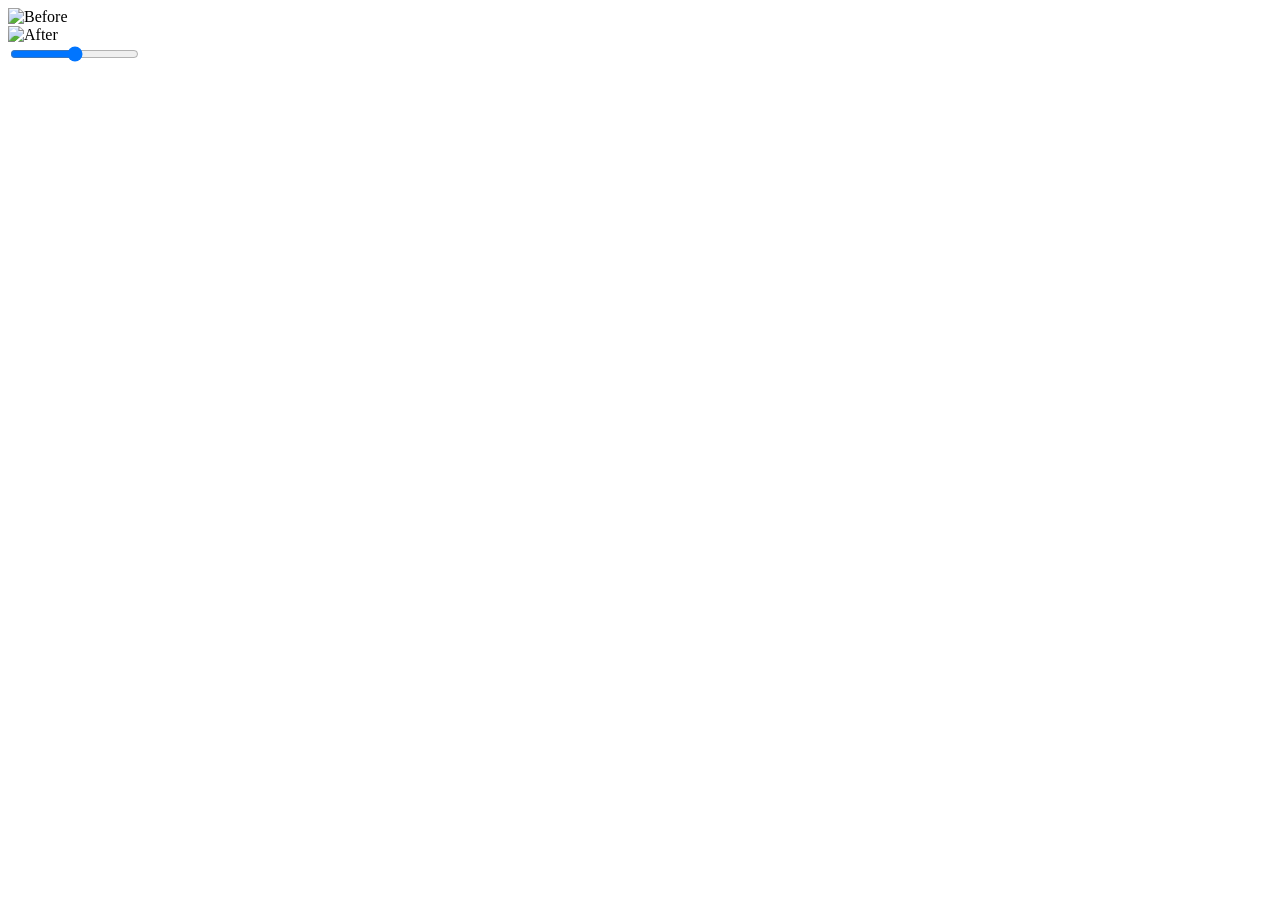
==== index.html @ 66e25480 "index.html" ====
<!DOCTYPE html>
<html lang="ja">
<head>
  <meta charset="UTF-8">
  <meta name="viewport" content="width=device-width, initial-scale=1.0">
  <title>VFX Image Comparison Slider</title>
  <link rel="stylesheet" href="style.css">
</head>
<body>

  <div class="slider-container">
    <img src="S05_colorImage_Before.png" alt="Before" class="image-before">

    <div class="image-after-wrap">
      <img src="S05_colorImage_03.png" alt="After" class="image-after">
    </div>

    <input type="range" min="0" max="100" value="50" class="slider" id="comparison-slider">
    
    <div class="slider-button" id="slider-button"></div>
  </div>

  <script src="script.js"></script>
</body>
</html>
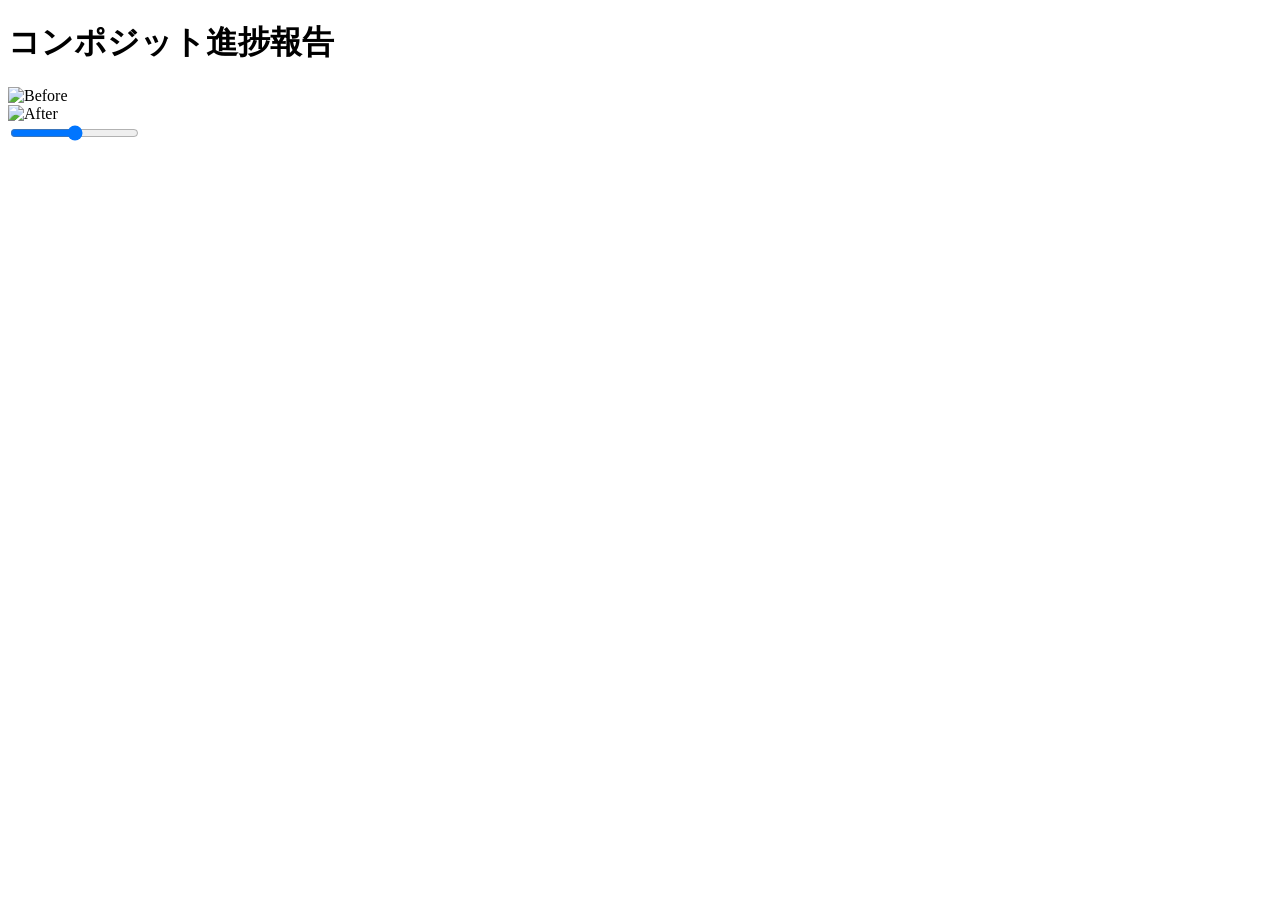
==== commit 006d8372: "Create index.html" ====
--- a/index.html
+++ b/index.html
@@ -3,21 +3,20 @@
 <head>
   <meta charset="UTF-8">
   <meta name="viewport" content="width=device-width, initial-scale=1.0">
-  <title>VFX Image Comparison Slider</title>
+  <title>コンポジット進捗報告</title>
   <link rel="stylesheet" href="style.css">
 </head>
 <body>
 
-  <div class="slider-container">
+  <h1>コンポジット進捗報告</h1>
+
+  <div class="slider-container" id="group1">
     <img src="S05_colorImage_Before.png" alt="Before" class="image-before">
-
     <div class="image-after-wrap">
       <img src="S05_colorImage_03.png" alt="After" class="image-after">
     </div>
-
-    <input type="range" min="0" max="100" value="50" class="slider" id="comparison-slider">
-    
-    <div class="slider-button" id="slider-button"></div>
+    <input type="range" min="0" max="100" value="50" class="slider">
+    <div class="slider-button"></div>
   </div>
 
   <script src="script.js"></script>
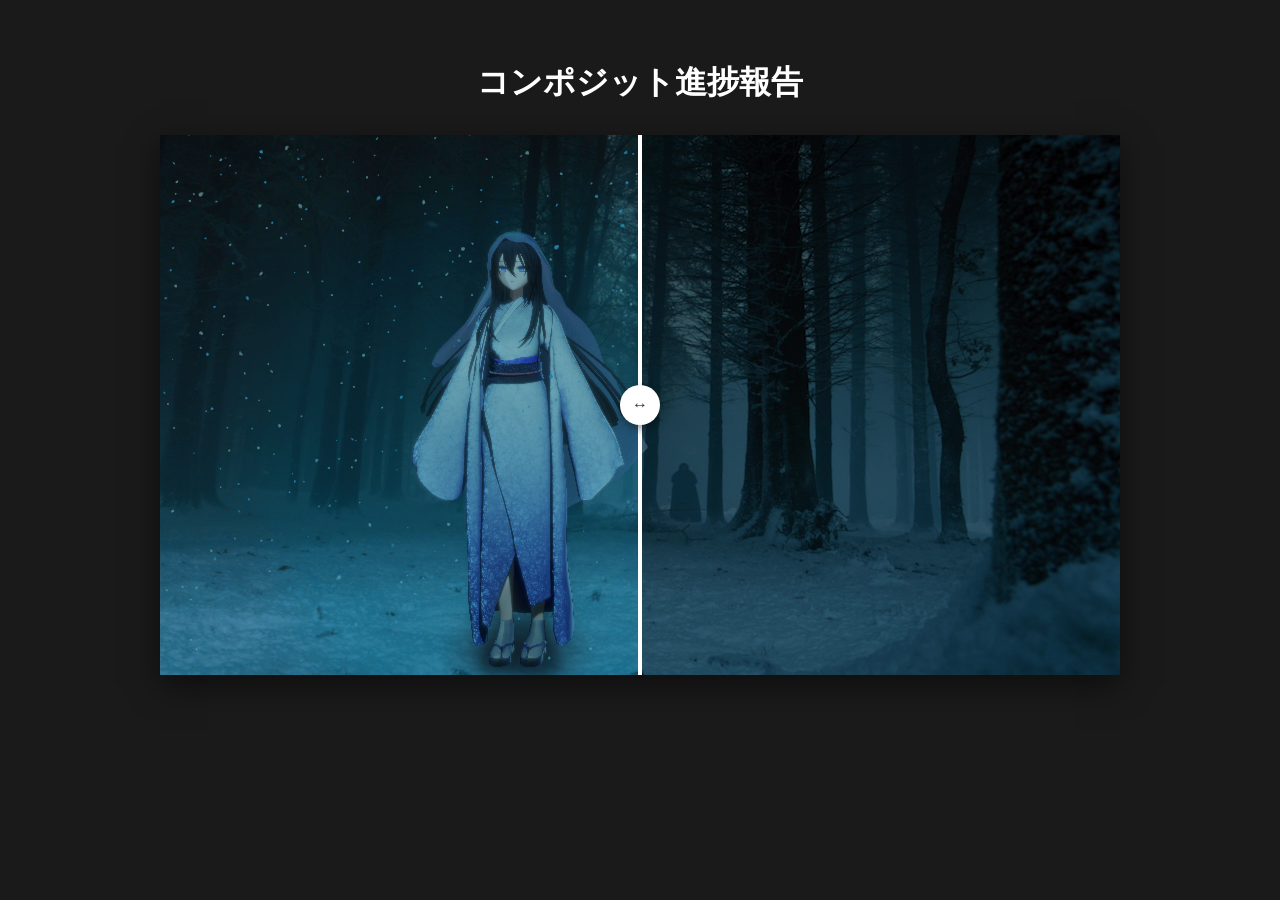
==== commit 1aa72772: "Update index.html" ====
--- a/index.html
+++ b/index.html
@@ -12,10 +12,26 @@
 
   <div class="slider-container" id="group1">
     <img src="S05_colorImage_Before.png" alt="Before" class="image-before">
+
     <div class="image-after-wrap">
       <img src="S05_colorImage_03.png" alt="After" class="image-after">
     </div>
+
     <input type="range" min="0" max="100" value="50" class="slider">
+    
+    <div class="slider-button"></div>
+  </div>
+
+
+  <div class="slider-container" id="group2">
+    <img src="S05_カラーイメージ_Before_face.png" alt="Before Face" class="image-before">
+
+    <div class="image-after-wrap">
+      <img src="S05_カラーイメージ03_face02.png" alt="After Face" class="image-after">
+    </div>
+
+    <input type="range" min="0" max="100" value="50" class="slider">
+    
     <div class="slider-button"></div>
   </div>
 
--- a/style.css
+++ b/style.css
@@ -0,0 +1,96 @@
+body {
+  display: flex;
+  flex-direction: column;
+  align-items: center;
+  min-height: 100vh;
+  margin: 0;
+  padding: 40px 20px;
+  background-color: #1a1a1a;
+  box-sizing: border-box;
+  font-family: "MS PGothic", "MS Pゴシック", sans-serif; 
+}
+
+h1 {
+  color: #ffffff;
+  margin-bottom: 30px;
+}
+
+.slider-container {
+  position: relative;
+  width: 100%;
+  overflow: hidden;
+  user-select: none;
+  box-shadow: 0 10px 30px rgba(0,0,0,0.5);
+  margin-bottom: 50px;
+}
+
+#group1 {
+  max-width: 960px;
+  aspect-ratio: 16 / 9;
+}
+#group1 .image-after-wrap .image-after {
+  width: 960px;
+  max-width: none;
+}
+
+.slider-container img {
+  position: absolute;
+  top: 0;
+  left: 0;
+  width: 100%;
+  height: 100%;
+  object-fit: cover;
+  display: block;
+}
+
+.image-after-wrap {
+  position: absolute;
+  top: 0;
+  left: 0;
+  width: 50%;
+  height: 100%;
+  overflow: hidden;
+  z-index: 2;
+}
+
+.slider {
+  position: absolute;
+  -webkit-appearance: none;
+  appearance: none;
+  width: 100%;
+  height: 100%;
+  background: transparent;
+  opacity: 0;
+  cursor: ew-resize;
+  z-index: 4;
+  margin: 0;
+}
+
+.slider-button {
+  position: absolute;
+  top: 0;
+  left: 50%;
+  transform: translateX(-50%);
+  width: 4px;
+  height: 100%;
+  background: #ffffff;
+  z-index: 3;
+  pointer-events: none;
+}
+
+.slider-button::after {
+  content: '↔';
+  color: #333;
+  font-weight: bold;
+  text-align: center;
+  line-height: 40px;
+  position: absolute;
+  top: 50%;
+  left: 50%;
+  transform: translate(-50%, -50%);
+  width: 40px;
+  height: 40px;
+  background: #ffffff;
+  border-radius: 50%;
+  box-shadow: 0 4px 10px rgba(0,0,0,0.4);
+}
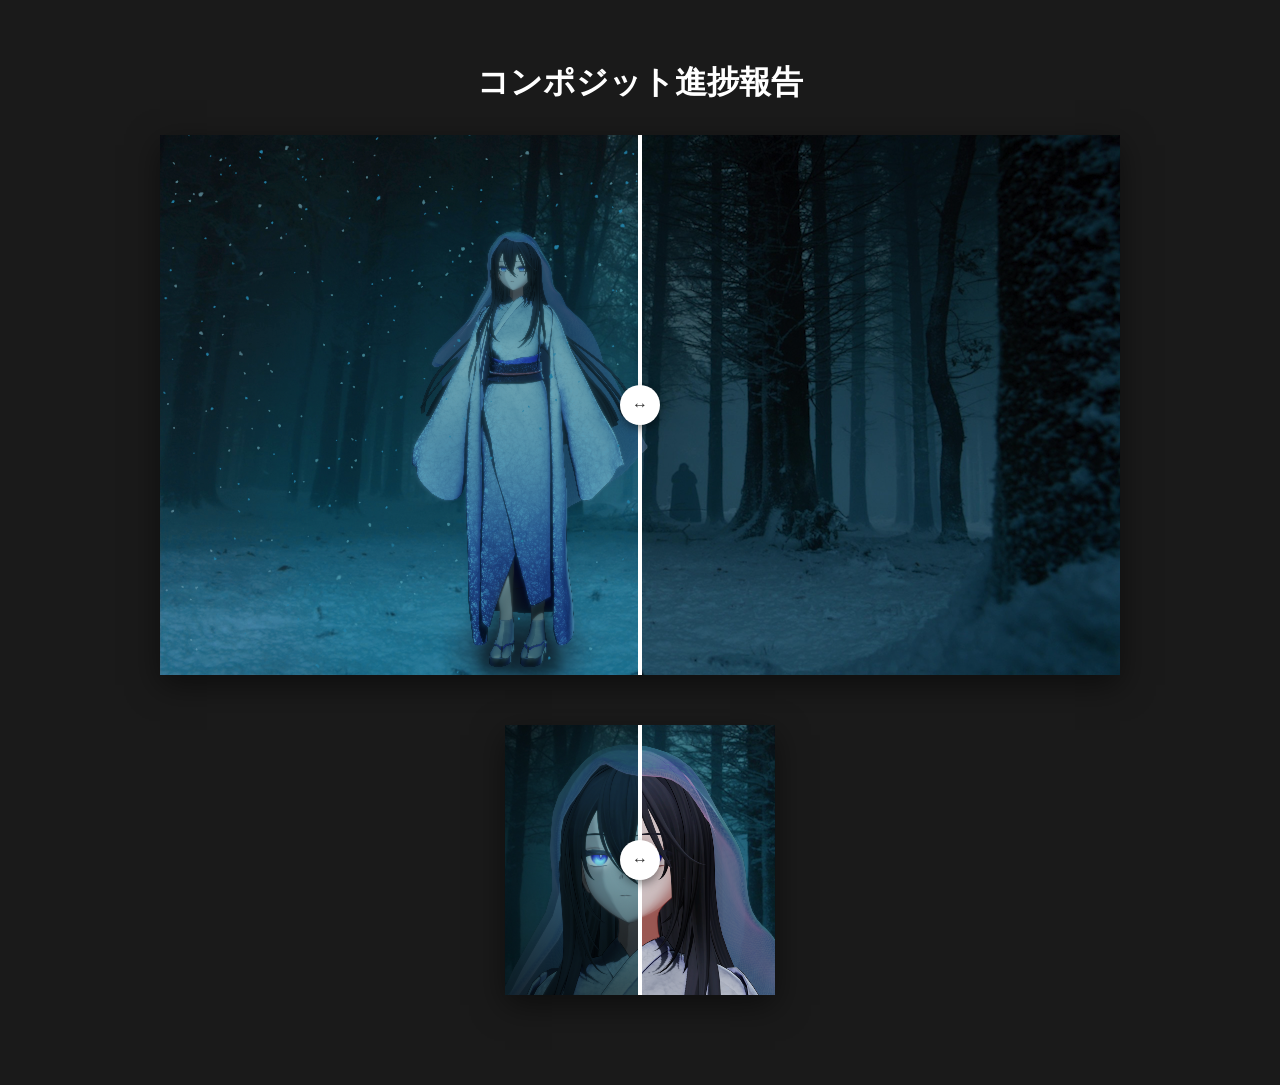
==== commit 2c86399c: "Update index.html" ====
--- a/index.html
+++ b/index.html
@@ -5,6 +5,7 @@
   <meta name="viewport" content="width=device-width, initial-scale=1.0">
   <title>コンポジット進捗報告</title>
   <link rel="stylesheet" href="style.css">
+  <meta name="robots" content="noindex, nofollow">
 </head>
 <body>
 
--- a/style.css
+++ b/style.css
@@ -1,12 +1,13 @@
 body {
   display: flex;
-  flex-direction: column;
+  flex-direction: column; /* 縦並びにする設定 */
   align-items: center;
   min-height: 100vh;
   margin: 0;
   padding: 40px 20px;
-  background-color: #1a1a1a;
+  background-color: #1a1a1a; /* VFXサイト風のダーク背景 */
   box-sizing: border-box;
+  /* 全体のフォントをＭＳ Ｐゴシックに指定 */
   font-family: "MS PGothic", "MS Pゴシック", sans-serif; 
 }
 
@@ -15,24 +16,37 @@
   margin-bottom: 30px;
 }
 
+/* スライダー全体の共通設定 */
 .slider-container {
   position: relative;
   width: 100%;
   overflow: hidden;
   user-select: none;
   box-shadow: 0 10px 30px rgba(0,0,0,0.5);
-  margin-bottom: 50px;
+  margin-bottom: 50px; /* スライダー同士の縦の隙間 */
 }
 
+/* 🎬 グループ1専用の設定 (960x540 / 16:9) */
 #group1 {
   max-width: 960px;
   aspect-ratio: 16 / 9;
 }
 #group1 .image-after-wrap .image-after {
-  width: 960px;
+  width: 960px; /* After画像の潰れ防止 */
   max-width: none;
 }
 
+/* 🎬 グループ2専用の設定 (270x270 / 1:1) */
+#group2 {
+  max-width: 270px;
+  aspect-ratio: 1 / 1;
+}
+#group2 .image-after-wrap .image-after {
+  width: 270px; /* After画像の潰れ防止 */
+  max-width: none;
+}
+
+/* 画像とスライダーの位置関係の設定 */
 .slider-container img {
   position: absolute;
   top: 0;
@@ -47,12 +61,13 @@
   position: absolute;
   top: 0;
   left: 0;
-  width: 50%;
+  width: 50%; /* 初期表示は半分 */
   height: 100%;
   overflow: hidden;
   z-index: 2;
 }
 
+/* 本物のスライダー（透明にして上に被せる） */
 .slider {
   position: absolute;
   -webkit-appearance: none;
@@ -66,6 +81,7 @@
   margin: 0;
 }
 
+/* 見た目用の白い縦線 */
 .slider-button {
   position: absolute;
   top: 0;
@@ -78,6 +94,7 @@
   pointer-events: none;
 }
 
+/* 線の中央にある丸いつまみ */
 .slider-button::after {
   content: '↔';
   color: #333;
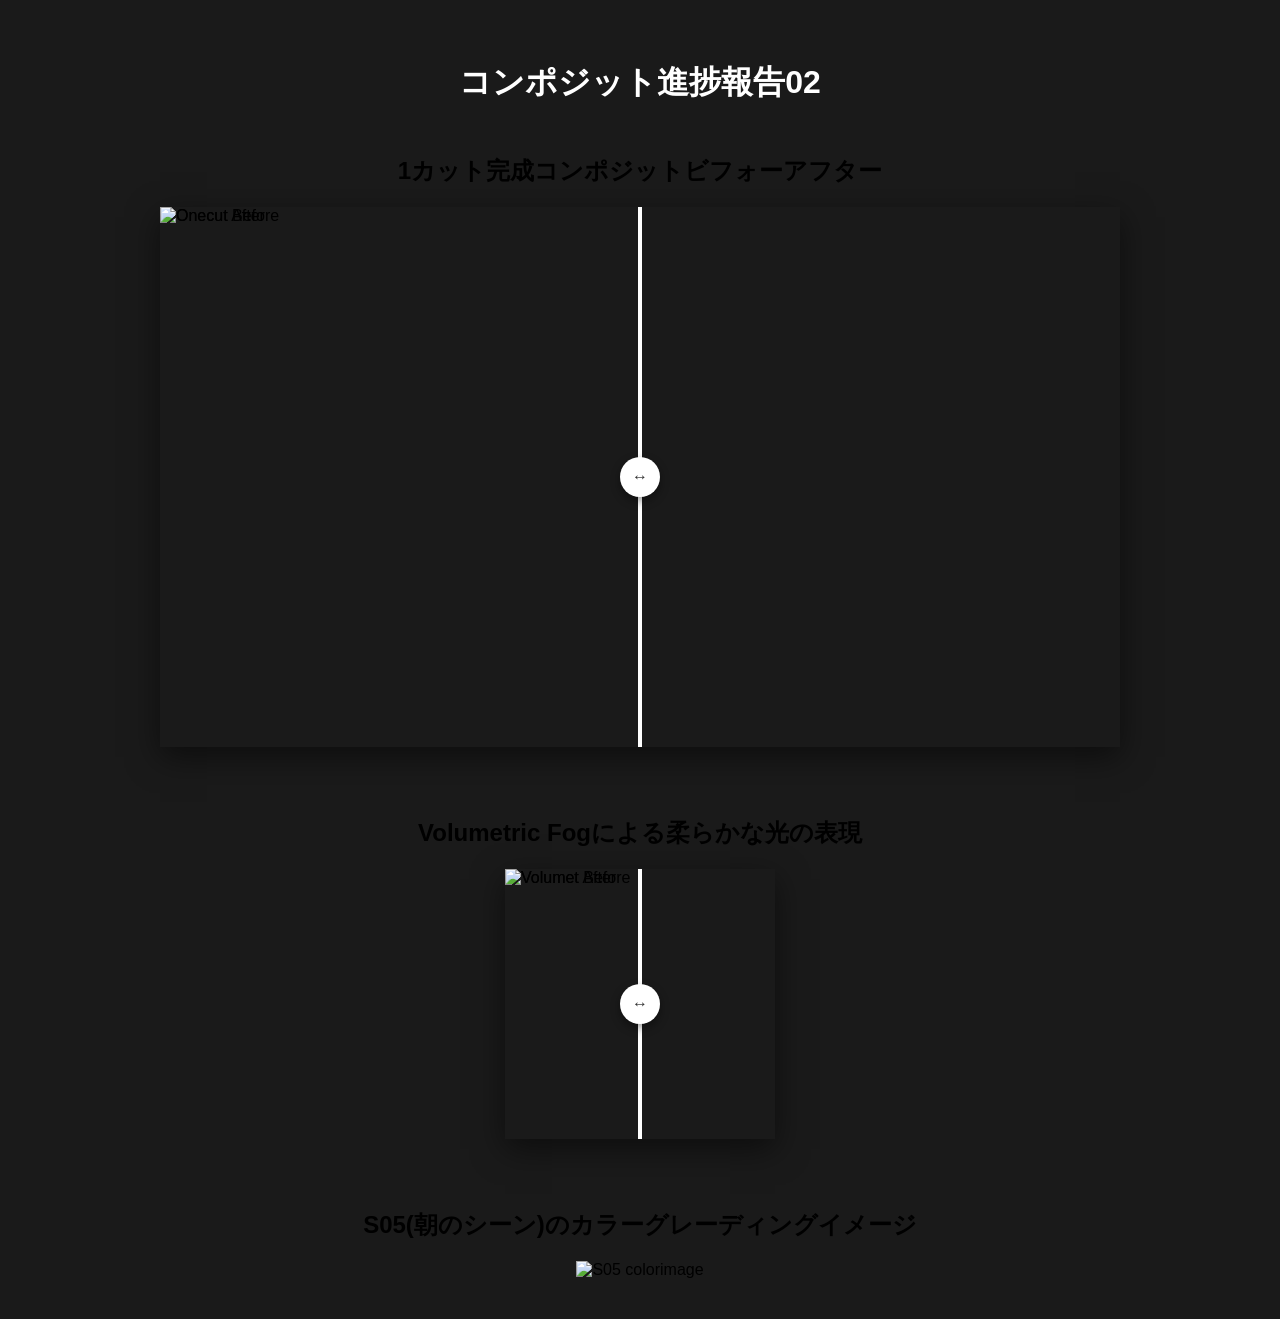
==== commit bc545c01: "Update index.html" ====
--- a/index.html
+++ b/index.html
@@ -1,21 +1,22 @@
 <!DOCTYPE html>
 <html lang="ja">
 <head>
+  <meta name="robots" content="noindex, nofollow">
   <meta charset="UTF-8">
   <meta name="viewport" content="width=device-width, initial-scale=1.0">
-  <title>コンポジット進捗報告</title>
+  <title>コンポジット進捗報告02</title>
   <link rel="stylesheet" href="style.css">
-  <meta name="robots" content="noindex, nofollow">
 </head>
 <body>
 
-  <h1>コンポジット進捗報告</h1>
+  <h1>コンポジット進捗報告02</h1>
 
+  <h2 class="section-title">1カット完成コンポジットビフォーアフター</h2>
   <div class="slider-container" id="group1">
-    <img src="S05_colorImage_Before.png" alt="Before" class="image-before">
+    <img src="Onecut_before.png" alt="Onecut Before" class="image-before">
 
     <div class="image-after-wrap">
-      <img src="S05_colorImage_03.png" alt="After" class="image-after">
+      <img src="Onecut_after.png" alt="Onecut After" class="image-after">
     </div>
 
     <input type="range" min="0" max="100" value="50" class="slider">
@@ -24,11 +25,12 @@
   </div>
 
 
+  <h2 class="section-title">Volumetric Fogによる柔らかな光の表現</h2>
   <div class="slider-container" id="group2">
-    <img src="S05_カラーイメージ_Before_face.png" alt="Before Face" class="image-before">
+    <img src="Volumet_before.png" alt="Volumet Before" class="image-before">
 
     <div class="image-after-wrap">
-      <img src="S05_カラーイメージ03_face02.png" alt="After Face" class="image-after">
+      <img src="Volumet_after.png" alt="Volumet After" class="image-after">
     </div>
 
     <input type="range" min="0" max="100" value="50" class="slider">
@@ -36,6 +38,12 @@
     <div class="slider-button"></div>
   </div>
 
+
+  <h2 class="section-title">S05(朝のシーン)のカラーグレーディングイメージ</h2>
+  <div class="single-image-container">
+    <img src="S05_colorimage.png" alt="S05 colorimage">
+  </div>
+
   <script src="script.js"></script>
 </body>
 </html>
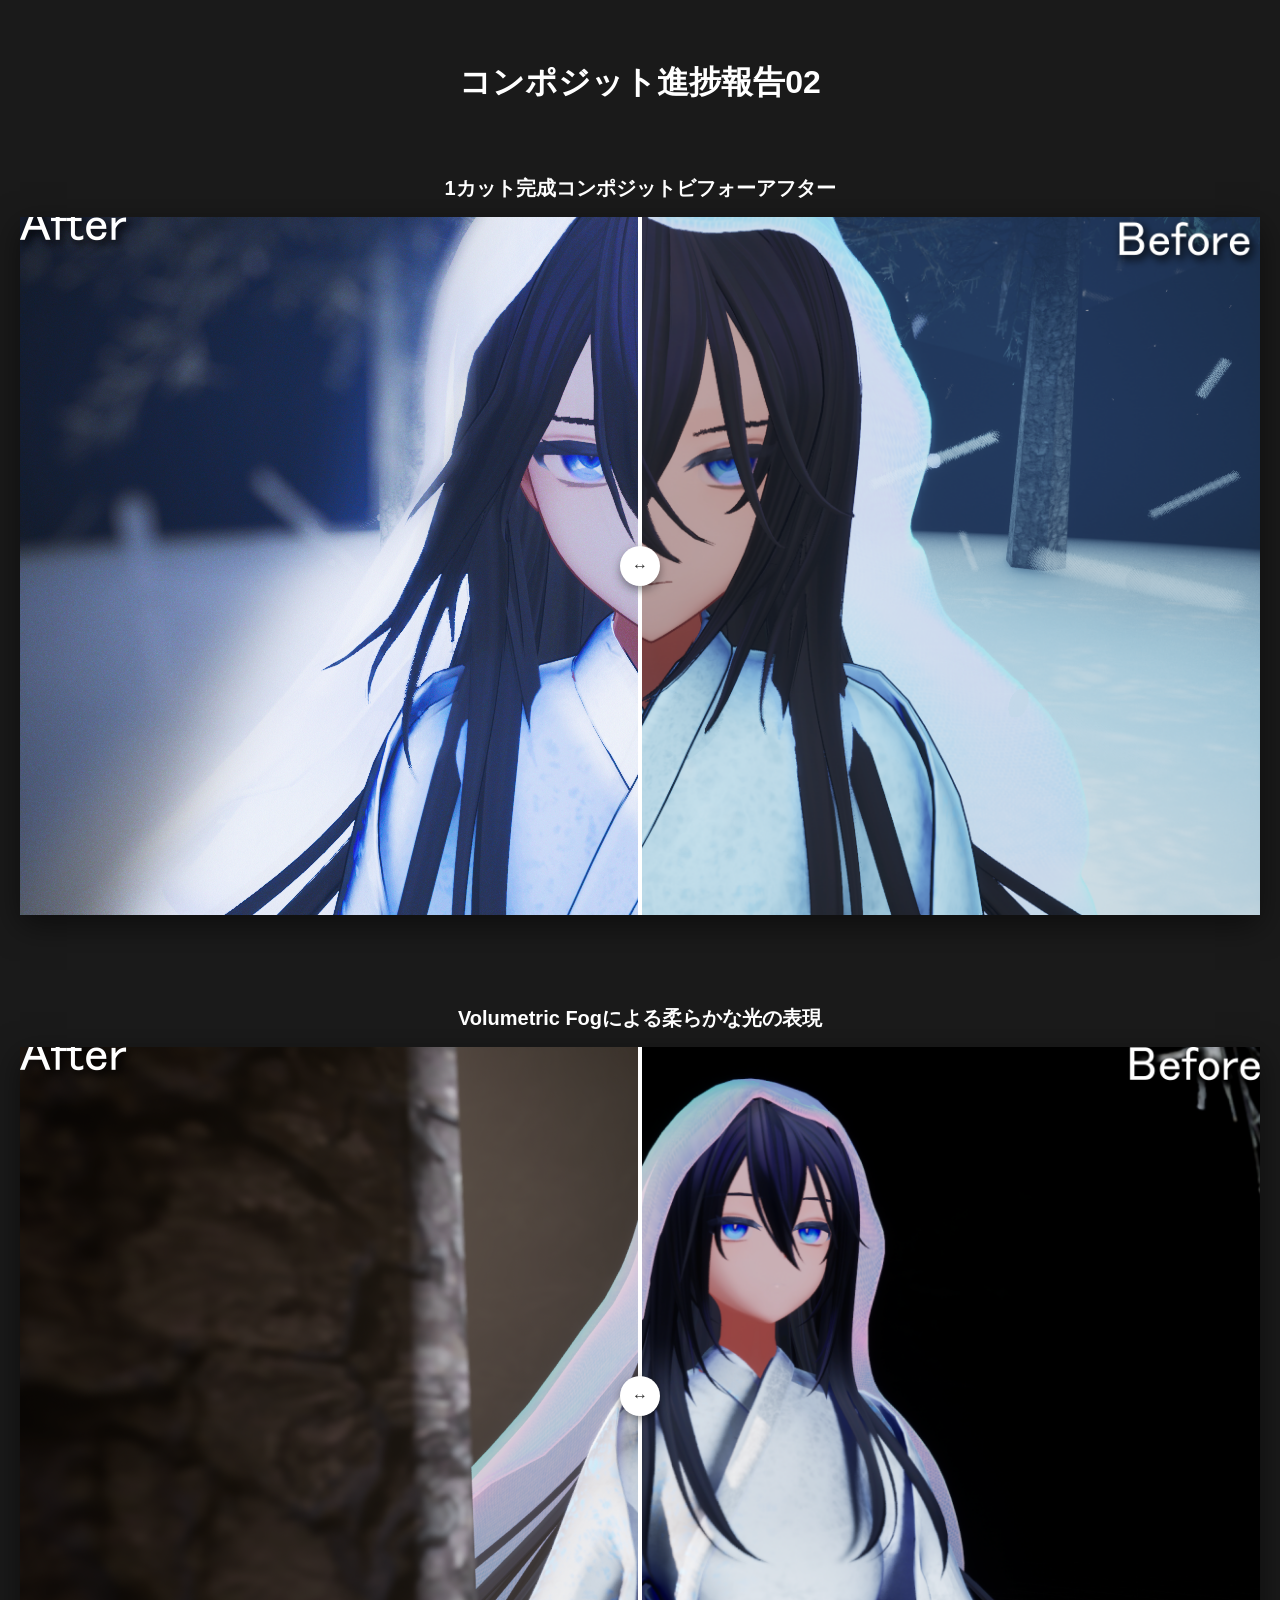
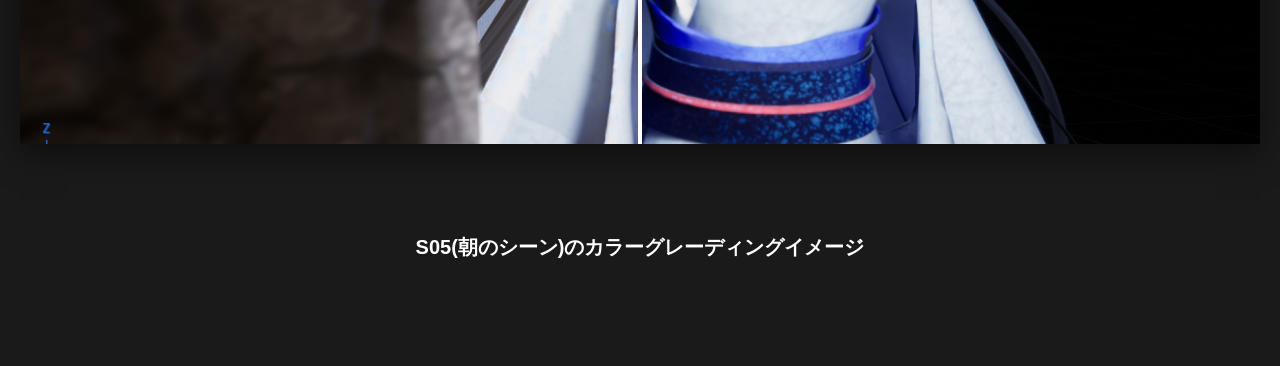
==== commit c1cd3624: "Update index.html" ====
--- a/index.html
+++ b/index.html
@@ -40,8 +40,16 @@
 
 
   <h2 class="section-title">S05(朝のシーン)のカラーグレーディングイメージ</h2>
-  <div class="single-image-container">
-    <img src="S05_colorimage.png" alt="S05 colorimage">
+  <div class="slider-container" id="group3">
+    <img src="S05_colorimage_before.png" alt="S05 Colorimage Before" class="image-before">
+
+    <div class="image-after-wrap">
+      <img src="S05_colorimage_after.png" alt="S05 Colorimage After" class="image-after">
+    </div>
+
+    <input type="range" min="0" max="100" value="50" class="slider">
+    
+    <div class="slider-button"></div>
   </div>
 
   <script src="script.js"></script>
--- a/style.css
+++ b/style.css
@@ -26,23 +26,23 @@
   margin-bottom: 50px; /* スライダー同士の縦の隙間 */
 }
 
-/* 🎬 グループ1専用の設定 (960x540 / 16:9) */
+/* 🎬 グループ1専用の設定 (1280x720 / 16:9) */
 #group1 {
-  max-width: 960px;
+  max-width: 1280px;
   aspect-ratio: 16 / 9;
 }
 #group1 .image-after-wrap .image-after {
-  width: 960px; /* After画像の潰れ防止 */
+  width: 1280px; /* After画像の潰れ防止 */
   max-width: none;
 }
 
-/* 🎬 グループ2専用の設定 (270x270 / 1:1) */
+/* 🎬 グループ2専用の設定 (1280x720 / 16:9) */
 #group2 {
-  max-width: 270px;
-  aspect-ratio: 1 / 1;
+  max-width: 1280px;
+  aspect-ratio: 16 / 9;
 }
 #group2 .image-after-wrap .image-after {
-  width: 270px; /* After画像の潰れ防止 */
+  width: 1280px; /* After画像の潰れ防止 */
   max-width: none;
 }
 
@@ -111,3 +111,28 @@
   border-radius: 50%;
   box-shadow: 0 4px 10px rgba(0,0,0,0.4);
 }
+
+/* ─── 🖼️ スライダーなし画像専用のスタイル ─── */
+.single-image-container {
+  width: 100%;
+  max-width: 1280px;
+  aspect-ratio: 16 / 9;
+  box-shadow: 0 10px 30px rgba(0,0,0,0.5); /* スライダーと影の質感を統一 */
+  margin-bottom: 50px;
+}
+
+.single-image-container img {
+  width: 100%;
+  height: 100%;
+  object-fit: cover;
+  display: block;
+}
+/* 追加したタイトルのスタイリング */
+.section-title {
+  font-family: "ＭＳ Ｐゴシック", sans-serif; /* 全体のフォントに合わせる場合 */
+  font-size: 20px;       /* 文字の大きさ */
+  color: #ffffff;         /* 文字の色（白） */
+  margin-top: 40px;      /* 上の要素との余白 */
+  margin-bottom: 15px;   /* 下の画像ボックスとの余白 */
+  text-align: left;      /* 左寄せ（中央にしたい場合は center） */
+}
